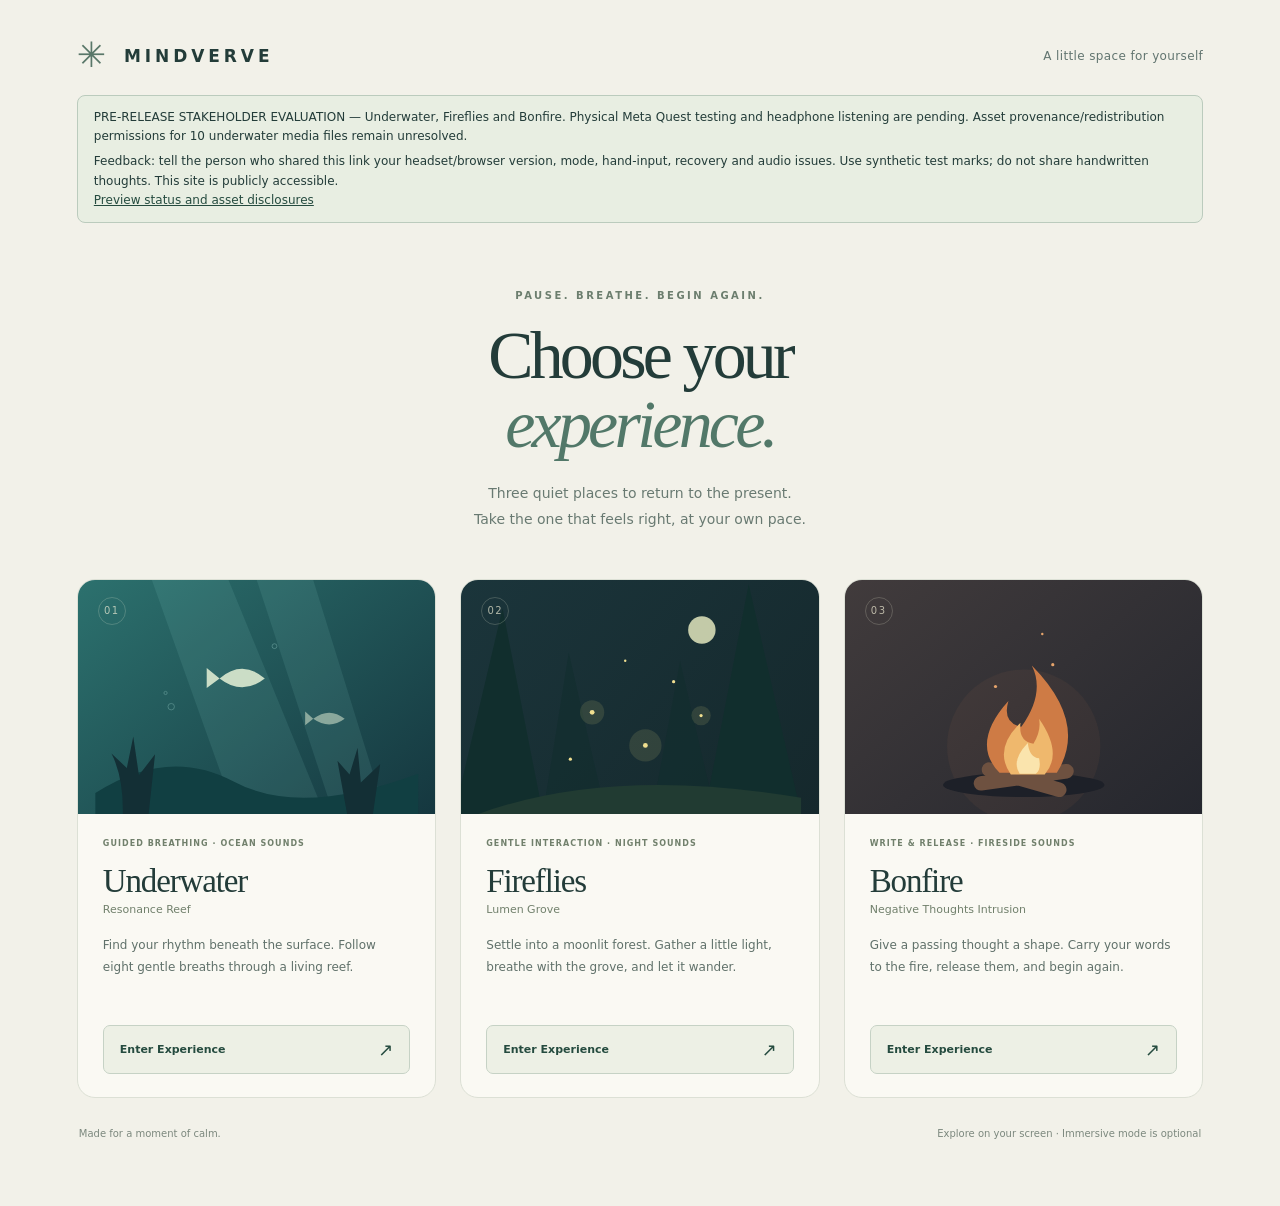
==== index.html @ ab7ce7d7 "Publish disclosed Mindverve stakeholder evaluation snapshot" ====
<!doctype html>
<html lang="en">
  <head>
    <meta charset="utf-8" />
    <meta
      name="viewport"
      content="width=device-width, initial-scale=1, shrink-to-fit=no"
    />
    <link rel="icon" href="data:," />
    <meta name="theme-color" content="#233c39" />
    <meta name="description" content="Mindverve: three quiet places to breathe, explore, and return to the present." />
    <title>Mindverve</title>
    <script type="module" crossorigin src="./assets/index-BOGA_S5U.js"></script>
    <link rel="modulepreload" crossorigin href="./assets/experience-route-BeD7ef2_.js">
  </head>
  <body style="margin: 0">
    <div id="scene-container"></div>

  <script type="module" src="./preview-notice.js"></script>
</body>
</html>
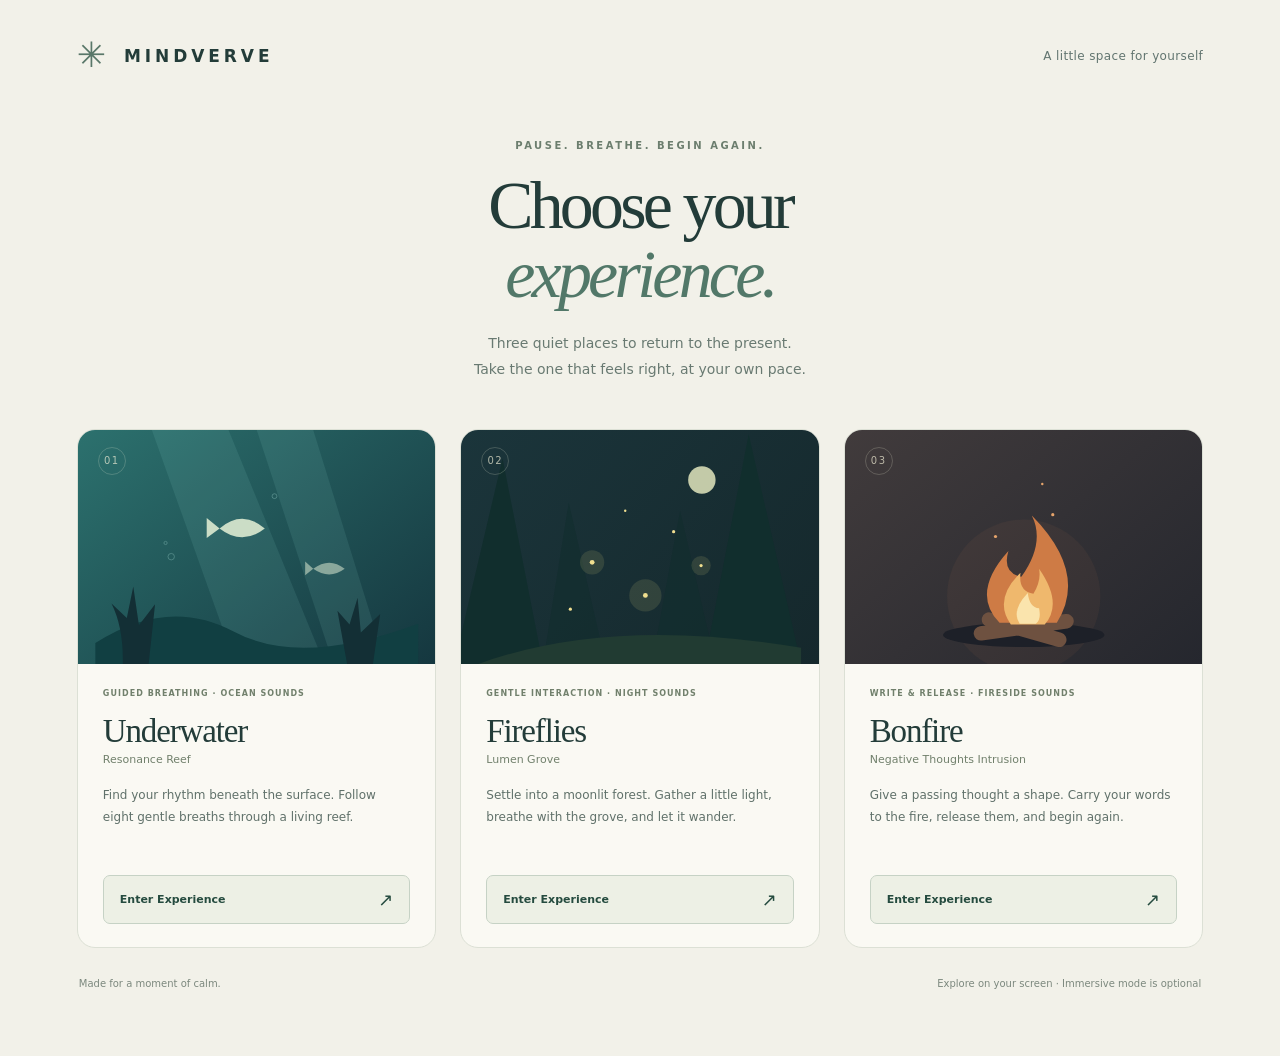
==== commit 003e1e42: "Remove home-page stakeholder banner" ====
--- a/index.html
+++ b/index.html
@@ -15,7 +15,5 @@
   </head>
   <body style="margin: 0">
     <div id="scene-container"></div>
-
-  <script type="module" src="./preview-notice.js"></script>
 </body>
 </html>
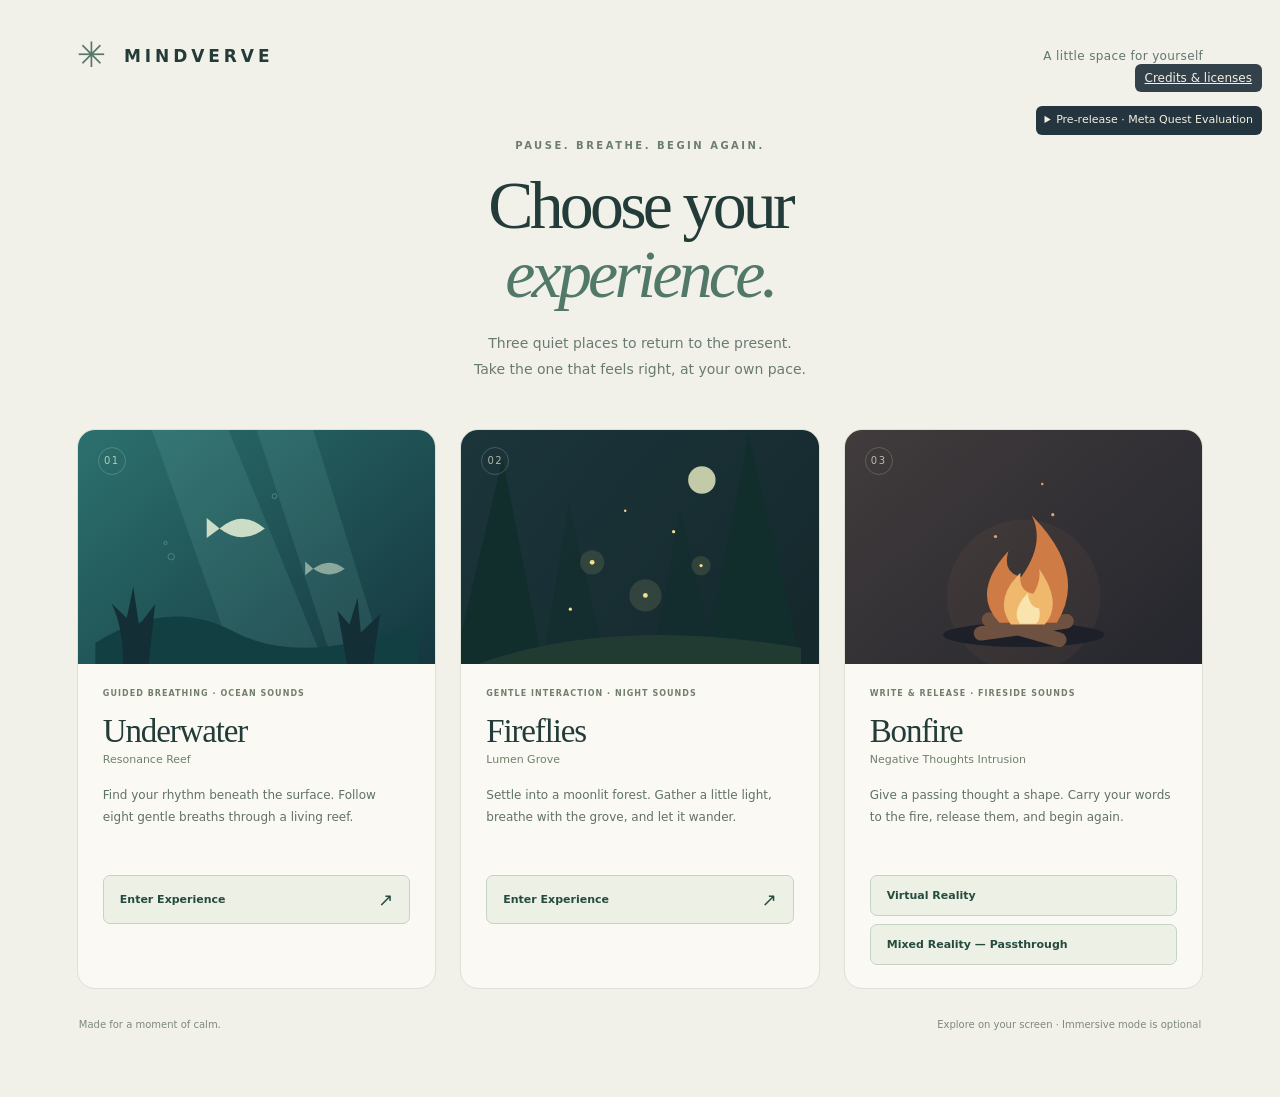
==== commit d5adcae2: "Publish rights-cleared MR and 360 stakeholder evaluation" ====
--- a/index.html
+++ b/index.html
@@ -10,10 +10,11 @@
     <meta name="theme-color" content="#233c39" />
     <meta name="description" content="Mindverve: three quiet places to breathe, explore, and return to the present." />
     <title>Mindverve</title>
-    <script type="module" crossorigin src="./assets/index-BOGA_S5U.js"></script>
-    <link rel="modulepreload" crossorigin href="./assets/experience-route-BeD7ef2_.js">
+    <script type="module" crossorigin src="./assets/index-CdP0-Y8m.js"></script>
+    <link rel="modulepreload" crossorigin href="./assets/StakeholderNotices-D0CW-Drk.js">
   </head>
   <body style="margin: 0">
-    <div id="scene-container"></div>
-</body>
+    <div id="scene-container"></div>+
+  </body>
 </html>
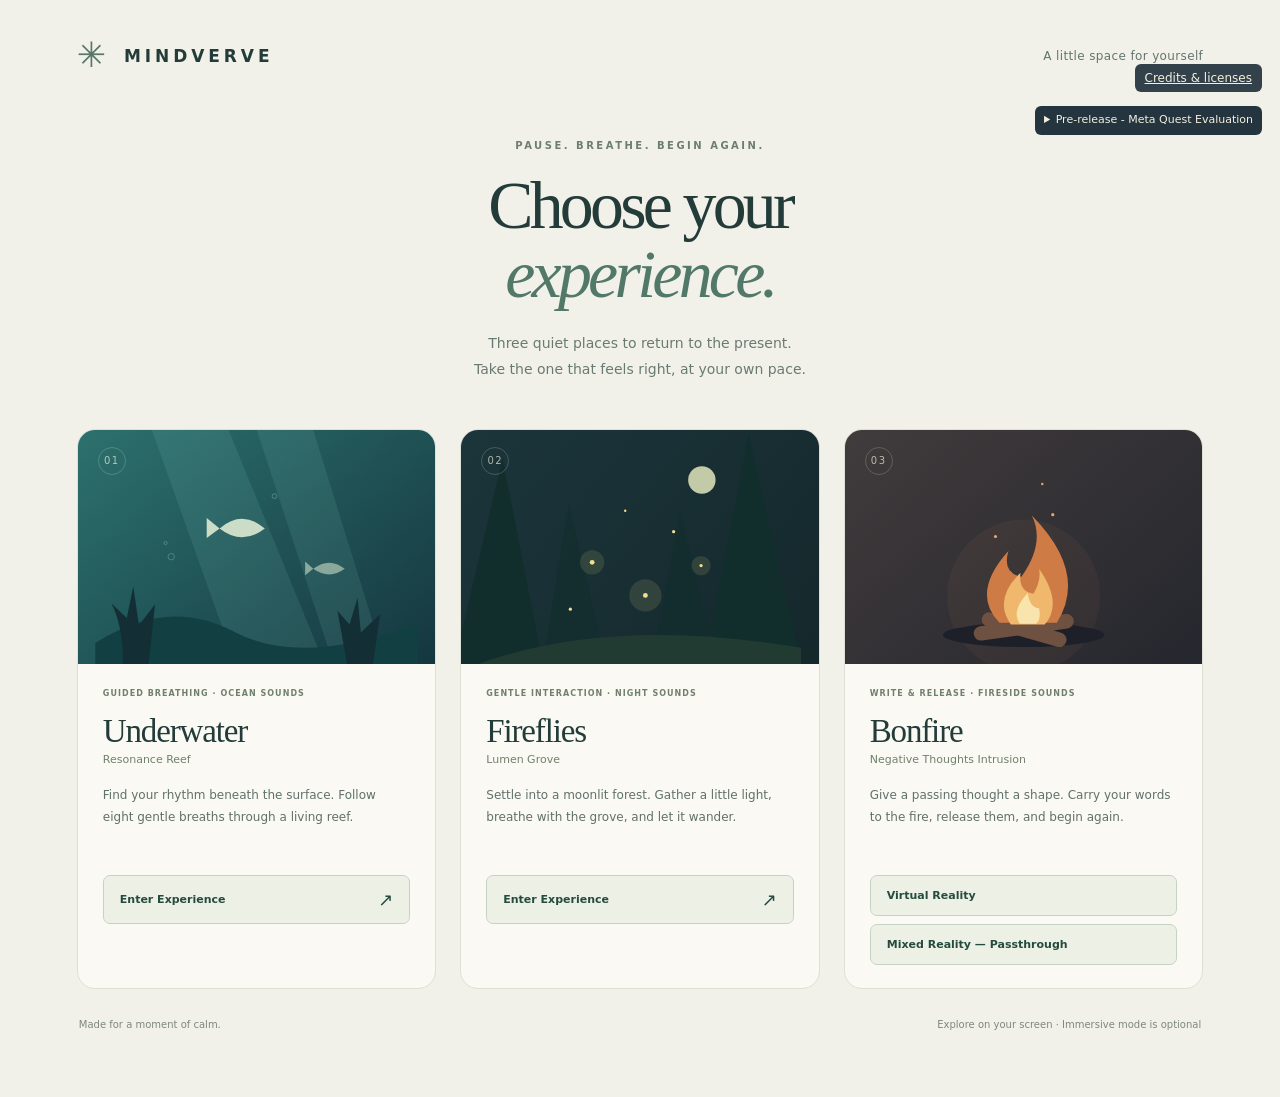
==== commit fda75fb5: "Update Quest evaluation with corrected fish motion and native 4K/6K reef" ====
--- a/index.html
+++ b/index.html
@@ -10,8 +10,8 @@
     <meta name="theme-color" content="#233c39" />
     <meta name="description" content="Mindverve: three quiet places to breathe, explore, and return to the present." />
     <title>Mindverve</title>
-    <script type="module" crossorigin src="./assets/index-CdP0-Y8m.js"></script>
-    <link rel="modulepreload" crossorigin href="./assets/StakeholderNotices-D0CW-Drk.js">
+    <script type="module" crossorigin src="./assets/index-Mm5tokSc.js"></script>
+    <link rel="modulepreload" crossorigin href="./assets/StakeholderNotices-DHfGWED0.js">
   </head>
   <body style="margin: 0">
     <div id="scene-container"></div>
